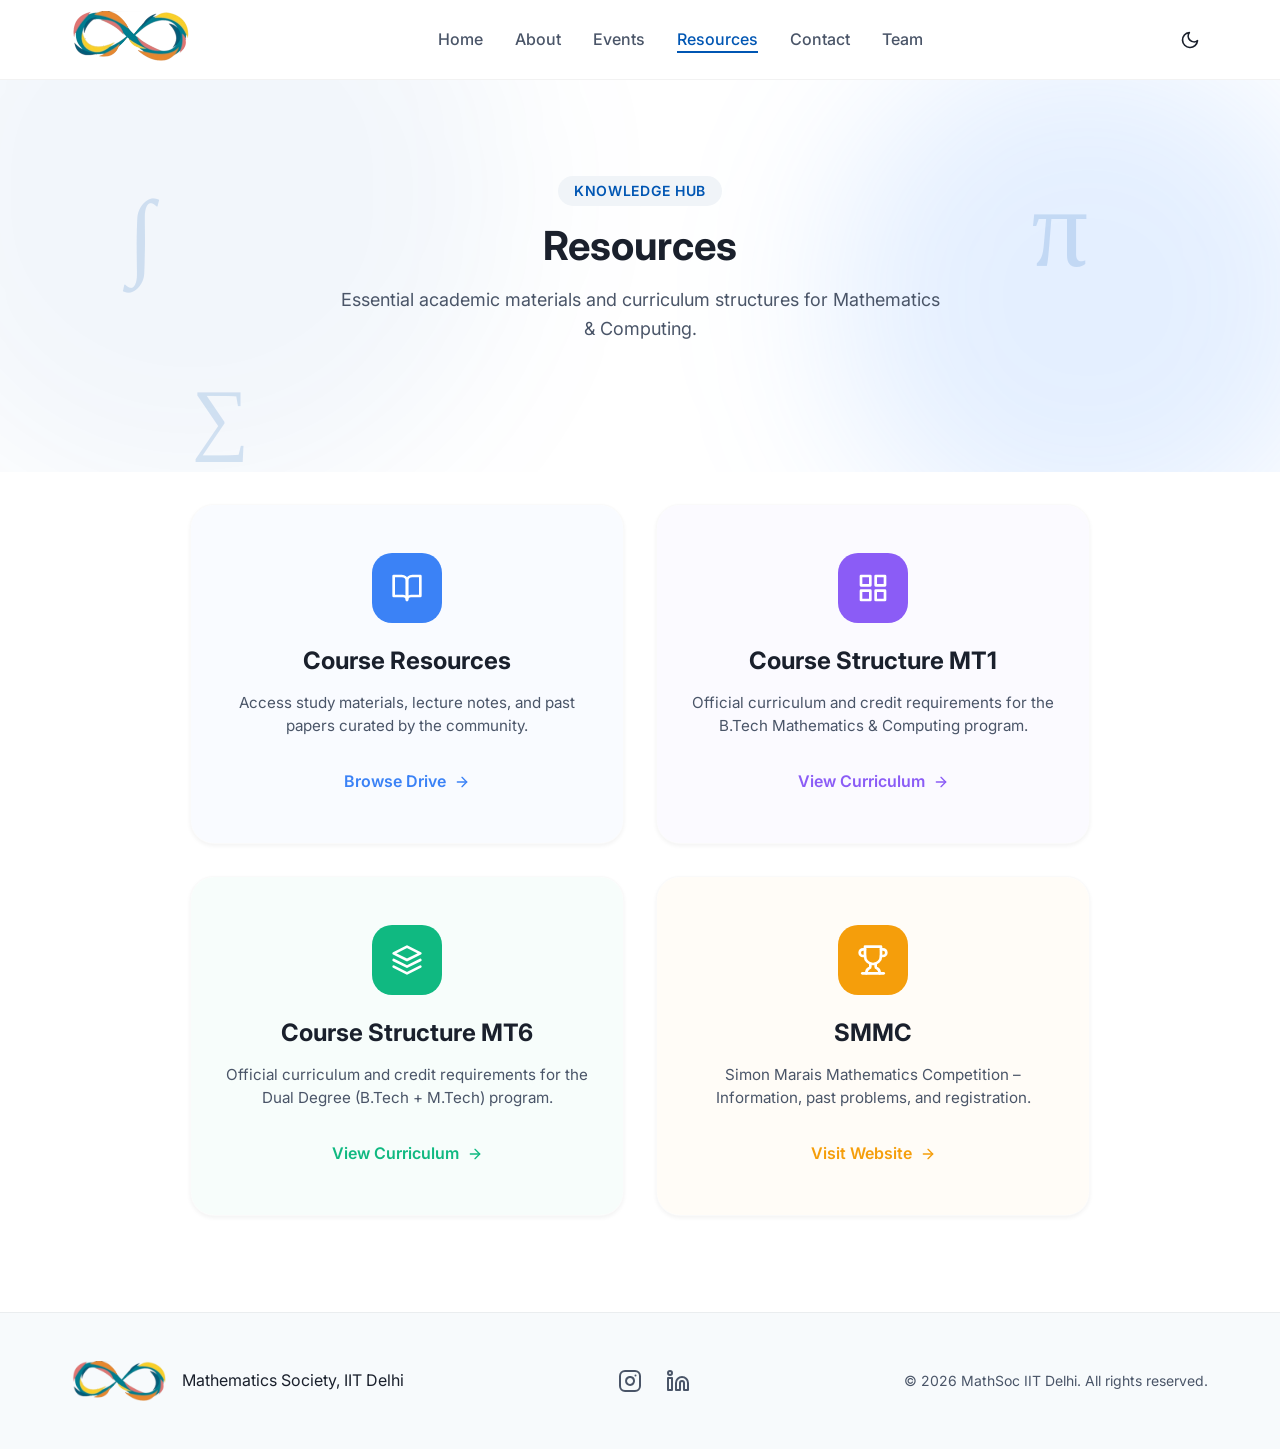
==== resources.html @ 5d7661c5 "feat: add resources page with link panels" ====
<!DOCTYPE html>
<html lang="en">
<head>
  <meta charset="UTF-8">
  <meta name="viewport" content="width=device-width, initial-scale=1.0">
  <title>MathSoc - Resources</title>
  <meta name="description" content="Academic and community resources for Mathematics & Computing at IIT Delhi">
  <link rel="preconnect" href="https://fonts.googleapis.com">
  <link rel="preconnect" href="https://fonts.gstatic.com" crossorigin>
  <link href="https://fonts.googleapis.com/css2?family=Inter:wght@300;400;500;600;700&display=swap" rel="stylesheet">
  <link rel="stylesheet" href="styles.css?v=8">
</head>
<body>
  <!-- Navbar -->
  <header class="navbar">
    <div class="container nav-container">
      <div class="logo-container">
        <a href="index.html"><img src="mathsoc.png" alt="MathSoc Logo" class="logo"></a>
      </div>
      <nav class="nav-links">
        <ul>
          <li><a href="index.html">Home</a></li>
          <li><a href="index.html#about">About</a></li>
          <li><a href="index.html#events">Events</a></li>
          <li><a href="resources.html" class="active">Resources</a></li>
          <li><a href="index.html#contact">Contact</a></li>
          <li><a href="team.html">Team</a></li>
        </ul>
      </nav>
      
      <div class="nav-actions">
        <button id="theme-toggle" class="theme-toggle" aria-label="Toggle Dark Mode">
          <!-- Sun Icon -->
          <svg class="sun-icon" xmlns="http://www.w3.org/2000/svg" width="20" height="20" viewBox="0 0 24 24" fill="none" stroke="currentColor" stroke-width="2" stroke-linecap="round" stroke-linejoin="round"><circle cx="12" cy="12" r="5"></circle><line x1="12" y1="1" x2="12" y2="3"></line><line x1="12" y1="21" x2="12" y2="23"></line><line x1="4.22" y1="4.22" x2="5.64" y2="5.64"></line><line x1="18.36" y1="18.36" x2="19.78" y2="19.78"></line><line x1="1" y1="12" x2="3" y2="12"></line><line x1="21" y1="12" x2="23" y2="12"></line><line x1="4.22" y1="19.78" x2="5.64" y2="18.36"></line><line x1="18.36" y1="5.64" x2="19.78" y2="4.22"></line></svg>
          <!-- Moon Icon -->
          <svg class="moon-icon" xmlns="http://www.w3.org/2000/svg" width="20" height="20" viewBox="0 0 24 24" fill="none" stroke="currentColor" stroke-width="2" stroke-linecap="round" stroke-linejoin="round"><path d="M21 12.79A9 9 0 1 1 11.21 3 7 7 0 0 0 21 12.79z"></path></svg>
        </button>
        
        <div class="mobile-menu-btn">
          <span></span>
          <span></span>
          <span></span>
        </div>
      </div>
    </div>
  </header>

  <main class="team-page">
    <section class="team-header">
      <div class="hero-bg-shapes">
        <div class="shape shape-1"></div>
        <div class="shape shape-2"></div>
        <div class="math-symbol symbol-1">∫</div>
        <div class="math-symbol symbol-2">∑</div>
        <div class="math-symbol symbol-3">π</div>
      </div>
      <div class="container section-header reveal" style="position: relative; z-index: 1;">
        <span class="badge">Knowledge Hub</span>
        <h1 class="section-title">Resources</h1>
        <p class="section-desc">Essential academic materials and curriculum structures for Mathematics & Computing.</p>
      </div>
    </section>

    <!-- Resources Grid Section -->
    <section class="team-section" style="padding-bottom: 6rem;">
      <div class="container">
        <div class="social-panels-grid reveal">
          
          <!-- Course Resources -->
          <a href="https://tinyurl.com/IITDMNC" target="_blank" class="resource-card" style="--res-color: #3b82f6;">
            <div class="social-bg"></div>
            <div class="social-icon">
              <svg xmlns="http://www.w3.org/2000/svg" width="32" height="32" viewBox="0 0 24 24" fill="none" stroke="currentColor" stroke-width="2" stroke-linecap="round" stroke-linejoin="round"><path d="M2 3h6a4 4 0 0 1 4 4v14a3 3 0 0 0-3-3H2z"></path><path d="M22 3h-6a4 4 0 0 0-4 4v14a3 3 0 0 1 3-3h7z"></path></svg>
            </div>
            <h3>Course Resources</h3>
            <p>Access study materials, lecture notes, and past papers curated by the community.</p>
            <div class="social-action">
              <span>Browse Drive</span>
              <svg class="arrow" xmlns="http://www.w3.org/2000/svg" width="16" height="16" viewBox="0 0 24 24" fill="none" stroke="currentColor" stroke-width="2" stroke-linecap="round" stroke-linejoin="round"><line x1="5" y1="12" x2="19" y2="12"></line><polyline points="12 5 19 12 12 19"></polyline></svg>
            </div>
          </a>

          <!-- MT1 Structure -->
          <a href="https://courses.iitd.ac.in/programs/b-tech-mathematics-computing" target="_blank" class="resource-card" style="--res-color: #8b5cf6;">
            <div class="social-bg"></div>
            <div class="social-icon">
              <svg xmlns="http://www.w3.org/2000/svg" width="32" height="32" viewBox="0 0 24 24" fill="none" stroke="currentColor" stroke-width="2" stroke-linecap="round" stroke-linejoin="round"><rect x="3" y="3" width="7" height="7"></rect><rect x="14" y="3" width="7" height="7"></rect><rect x="14" y="14" width="7" height="7"></rect><rect x="3" y="14" width="7" height="7"></rect></svg>
            </div>
            <h3>Course Structure MT1</h3>
            <p>Official curriculum and credit requirements for the B.Tech Mathematics & Computing program.</p>
            <div class="social-action">
              <span>View Curriculum</span>
              <svg class="arrow" xmlns="http://www.w3.org/2000/svg" width="16" height="16" viewBox="0 0 24 24" fill="none" stroke="currentColor" stroke-width="2" stroke-linecap="round" stroke-linejoin="round"><line x1="5" y1="12" x2="19" y2="12"></line><polyline points="12 5 19 12 12 19"></polyline></svg>
            </div>
          </a>

          <!-- MT6 Structure -->
          <a href="https://courses.iitd.ac.in/programs/btech-and-mtech-mathematics-computing" target="_blank" class="resource-card" style="--res-color: #10b981;">
            <div class="social-bg"></div>
            <div class="social-icon">
              <svg xmlns="http://www.w3.org/2000/svg" width="32" height="32" viewBox="0 0 24 24" fill="none" stroke="currentColor" stroke-width="2" stroke-linecap="round" stroke-linejoin="round"><polygon points="12 2 2 7 12 12 22 7 12 2"></polygon><polyline points="2 17 12 22 22 17"></polyline><polyline points="2 12 12 17 22 12"></polyline></svg>
            </div>
            <h3>Course Structure MT6</h3>
            <p>Official curriculum and credit requirements for the Dual Degree (B.Tech + M.Tech) program.</p>
            <div class="social-action">
              <span>View Curriculum</span>
              <svg class="arrow" xmlns="http://www.w3.org/2000/svg" width="16" height="16" viewBox="0 0 24 24" fill="none" stroke="currentColor" stroke-width="2" stroke-linecap="round" stroke-linejoin="round"><line x1="5" y1="12" x2="19" y2="12"></line><polyline points="12 5 19 12 12 19"></polyline></svg>
            </div>
          </a>

          <!-- SMMC -->
          <a href="https://www.simonmarais.org/" target="_blank" class="resource-card" style="--res-color: #f59e0b;">
            <div class="social-bg"></div>
            <div class="social-icon">
              <svg xmlns="http://www.w3.org/2000/svg" width="32" height="32" viewBox="0 0 24 24" fill="none" stroke="currentColor" stroke-width="2" stroke-linecap="round" stroke-linejoin="round"><path d="M6 9H4.5a2.5 2.5 0 0 1 0-5H6"></path><path d="M18 9h1.5a2.5 2.5 0 0 0 0-5H18"></path><path d="M4 22h16"></path><path d="M10 14.66V17c0 .55-.47.98-.97 1.21C7.85 18.75 7 20.24 7 22"></path><path d="M14 14.66V17c0 .55.47.98.97 1.21C16.15 18.75 17 20.24 17 22"></path><path d="M18 2H6v7a6 6 0 0 0 12 0V2z"></path></svg>
            </div>
            <h3>SMMC</h3>
            <p>Simon Marais Mathematics Competition – Information, past problems, and registration.</p>
            <div class="social-action">
              <span>Visit Website</span>
              <svg class="arrow" xmlns="http://www.w3.org/2000/svg" width="16" height="16" viewBox="0 0 24 24" fill="none" stroke="currentColor" stroke-width="2" stroke-linecap="round" stroke-linejoin="round"><line x1="5" y1="12" x2="19" y2="12"></line><polyline points="12 5 19 12 12 19"></polyline></svg>
            </div>
          </a>

        </div>
      </div>
    </section>

  </main>

  <footer class="footer">
    <div class="container footer-container">
      <div class="footer-left">
        <img src="mathsoc.png" alt="MathSoc Logo" class="footer-logo">
        <p>Mathematics Society, IIT Delhi</p>
      </div>
      
      <div class="footer-social">
        <a href="https://www.instagram.com/mathsociitd/?hl=en" target="_blank" aria-label="Instagram">
          <svg xmlns="http://www.w3.org/2000/svg" width="24" height="24" viewBox="0 0 24 24" fill="none" stroke="currentColor" stroke-width="2" stroke-linecap="round" stroke-linejoin="round"><rect x="2" y="2" width="20" height="20" rx="5" ry="5"></rect><path d="M16 11.37A4 4 0 1 1 12.63 8 4 4 0 0 1 16 11.37z"></path><line x1="17.5" y1="6.5" x2="17.51" y2="6.5"></line></svg>
        </a>
        <a href="https://www.linkedin.com/company/mathsoc-iit-delhi?originalSubdomain=in" target="_blank" aria-label="LinkedIn">
          <svg xmlns="http://www.w3.org/2000/svg" width="24" height="24" viewBox="0 0 24 24" fill="none" stroke="currentColor" stroke-width="2" stroke-linecap="round" stroke-linejoin="round"><path d="M16 8a6 6 0 0 1 6 6v7h-4v-7a2 2 0 0 0-2-2 2 2 0 0 0-2 2v7h-4v-7a6 6 0 0 1 6-6z"></path><rect x="2" y="9" width="4" height="12"></rect><circle cx="4" cy="4" r="2"></circle></svg>
        </a>
      </div>

      <div class="footer-right">
        <p>&copy; 2026 MathSoc IIT Delhi. All rights reserved.</p>
      </div>
    </div>
  </footer>

  <script src="script.js"></script>
</body>
</html>
---- styles.css ----
/* 
  MathSoc IIT Delhi - Stylesheet 
  Modern, Light Theme Aesthetic
*/

:root {
  /* Colors */
  --color-primary: #0056b3;
  --color-primary-light: #4d94ff;
  --color-secondary: #f0f4f8;
  --color-text-main: #1a202c;
  --color-text-muted: #4a5568;
  --color-bg: #ffffff;
  --color-bg-alt: #f7fafc;
  --color-glass: rgba(255, 255, 255, 0.85);
  --color-glow-1: rgba(77, 148, 255, 0.15);
  --color-glow-2: rgba(0, 86, 179, 0.05);
  
  /* Layout */
  --nav-height: 80px;
  --radius-sm: 8px;
  --radius-md: 12px;
  --radius-lg: 24px;
  --container-width: 1200px;
  
  /* Shadows */
  --shadow-sm: 0 2px 4px rgba(0,0,0,0.05);
  --shadow-md: 0 4px 6px -1px rgba(0,0,0,0.1), 0 2px 4px -1px rgba(0,0,0,0.06);
  --shadow-lg: 0 10px 15px -3px rgba(0,0,0,0.1), 0 4px 6px -2px rgba(0,0,0,0.05);
  
  /* Transitions */
  --transition-fast: 0.2s ease;
  --transition-slow: 0.5s ease;
  --transition-normal: 0.3s ease;
}

[data-theme="dark"] {
  --color-bg: #0f172a;
  --color-bg-alt: #1e293b;
  --color-primary: #38bdf8;
  --color-secondary: #0c4a6e;
  --color-text-main: #f8fafc;
  --color-text-muted: #94a3b8;
  --color-border: #334155;
  --color-glass: rgba(15, 23, 42, 0.85);
  --color-glow-1: rgba(56, 189, 248, 0.15);
  --color-glow-2: rgba(12, 74, 110, 0.4);
  --shadow-sm: 0 1px 2px 0 rgba(0, 0, 0, 0.5);
  --shadow-md: 0 4px 6px -1px rgba(0, 0, 0, 0.5);
  --shadow-lg: 0 10px 15px -3px rgba(0, 0, 0, 0.5);
}

* {
  margin: 0;
  padding: 0;
  box-sizing: border-box;
}

html {
  scroll-behavior: smooth;
}

body {
  font-family: 'Inter', -apple-system, BlinkMacSystemFont, 'Segoe UI', Roboto, Helvetica, Arial, sans-serif;
  color: var(--color-text-main);
  background-color: var(--color-bg);
  line-height: 1.6;
  overflow-x: hidden;
}

a {
  text-decoration: none;
  color: inherit;
}

ul {
  list-style: none;
}

.container {
  max-width: var(--container-width);
  margin: 0 auto;
  padding: 0 2rem;
}

/* ==========================================================================
   Typography
   ========================================================================== */
h1, h2, h3, h4 {
  font-weight: 700;
  line-height: 1.2;
}

/* ==========================================================================
   Buttons
   ========================================================================== */
.btn {
  display: inline-block;
  padding: 0.75rem 1.5rem;
  border-radius: var(--radius-sm);
  font-weight: 600;
  transition: all var(--transition-normal);
  cursor: pointer;
  text-align: center;
}

.btn-primary {
  background-color: var(--color-primary);
  color: white;
  box-shadow: var(--shadow-md);
}

.btn-primary:hover {
  background-color: var(--color-primary-light);
  transform: translateY(-2px);
  box-shadow: var(--shadow-lg);
}

.btn-secondary {
  background-color: var(--color-secondary);
  color: var(--color-primary);
  border: 1px solid transparent;
}

.btn-secondary:hover {
  background-color: #e2e8f0;
  transform: translateY(-2px);
}

/* ==========================================================================
   Navbar
   ========================================================================== */
.navbar {
  position: fixed;
  top: 0;
  left: 0;
  width: 100%;
  height: var(--nav-height);
  background: var(--color-glass);
  backdrop-filter: blur(10px);
  -webkit-backdrop-filter: blur(10px);
  z-index: 1000;
  border-bottom: 1px solid rgba(0,0,0,0.05);
  transition: background-color var(--transition-normal), box-shadow var(--transition-normal);
}

.navbar.scrolled {
  box-shadow: var(--shadow-sm);
}

.nav-container {
  display: flex;
  justify-content: space-between;
  align-items: center;
  height: 100%;
}

.logo-container .logo {
  max-height: 50px;
  width: auto;
  object-fit: contain;
}

.nav-links ul {
  display: flex;
  gap: 2rem;
}

.nav-links a {
  font-weight: 500;
  color: var(--color-text-muted);
  position: relative;
  transition: color var(--transition-fast);
}

.nav-links a:hover, .nav-links a.active {
  color: var(--color-primary);
}

.nav-links a::after {
  content: '';
  position: absolute;
  bottom: -4px;
  left: 0;
  width: 0;
  height: 2px;
  background-color: var(--color-primary);
  transition: width var(--transition-normal);
}

.nav-links a:hover::after, .nav-links a.active::after {
  width: 100%;
}

.mobile-menu-btn {
  display: none;
  flex-direction: column;
  gap: 5px;
  cursor: pointer;
}

.mobile-menu-btn span {
  display: block;
  width: 25px;
  height: 3px;
  background-color: var(--color-text-main);
  transition: all var(--transition-fast);
  border-radius: 2px;
}

/* ==========================================================================
   Hero Section
   ========================================================================== */
.hero {
  position: relative;
  min-height: 100vh;
  display: flex;
  align-items: center;
  padding-top: var(--nav-height);
  background-color: var(--color-bg);
  overflow: hidden;
}

.hero-bg-shapes {
  position: absolute;
  top: 0;
  left: 0;
  width: 100%;
  height: 100%;
  z-index: 0;
  overflow: hidden;
}

#networkCanvas {
  position: absolute;
  top: 0;
  left: 0;
  width: 100%;
  height: 100%;
  z-index: -2;
  opacity: 0.8;
}

.shape {
  position: absolute;
  border-radius: 50%;
  filter: blur(80px);
  z-index: -1;
}

.shape-1 {
  top: -10%;
  right: -5%;
  width: 40vw;
  height: 40vw;
  background-color: var(--color-glow-1);
}

.shape-2 {
  bottom: -10%;
  left: -10%;
  width: 50vw;
  height: 50vw;
  background-color: var(--color-glow-2);
}

/* Math Symbols Floating */
.math-symbol {
  position: absolute;
  font-family: 'Times New Roman', Times, serif; /* Traditional math font feel */
  font-size: 4rem;
  color: rgba(0, 86, 179, 0.15);
  user-select: none;
  z-index: 0;
  animation: floatMath 15s infinite ease-in-out alternate;
}

.symbol-1 { top: 20%; left: 10%; font-size: 6rem; animation-delay: 0s; }
.symbol-2 { top: 70%; left: 15%; font-size: 5rem; animation-delay: -3s; }
.symbol-3 { top: 15%; right: 15%; font-size: 7rem; animation-delay: -7s; }
.symbol-4 { top: 60%; right: 10%; font-size: 5rem; animation-delay: -2s; }
.symbol-5 { top: 40%; left: 50%; font-size: 4rem; animation-delay: -5s; }

@keyframes floatMath {
  0% { transform: translate(0, 0) rotate(0deg); }
  33% { transform: translate(30px, -50px) rotate(15deg); }
  66% { transform: translate(-20px, 20px) rotate(-10deg); }
  100% { transform: translate(40px, 40px) rotate(5deg); }
}

.hero-container {
  position: relative;
  z-index: 1;
  display: flex;
  justify-content: space-between;
  align-items: center;
  gap: 4rem;
  width: 100%;
}

.hero-content {
  flex: 1;
  max-width: 600px;
}

.hero-widget {
  flex: 1;
  display: flex;
  justify-content: center;
  align-items: center;
}

.widget-container {
  width: 100%;
  max-width: 400px;
  background: var(--color-bg);
  backdrop-filter: blur(10px);
  border-radius: 20px;
  box-shadow: var(--shadow-md);
  padding: 30px;
  cursor: pointer;
  display: flex;
  flex-direction: column;
  justify-content: center;
  align-items: center;
  transition: transform 0.3s ease, box-shadow 0.3s ease;
  border: 1px solid var(--color-border);
}

.widget-container:hover {
  transform: translateY(-5px);
  box-shadow: var(--shadow-lg);
}

.widget-container video {
  width: 100%;
  height: auto;
  pointer-events: none;
}

/* Safari WebM Alpha Fallback */
.widget-container.safari-fallback {
  background-color: #000000 !important;
  border-color: #1a1a1a !important;
}

.widget-container.safari-fallback .widget-text {
  color: #ffffff !important;
}

.widget-text {
  color: var(--color-text-main);
  margin-top: 1.5rem;
  font-weight: 700;
  letter-spacing: 1px;
  text-align: center;
}

.hero-title {
  font-size: 4rem;
  margin-bottom: 1.5rem;
  color: var(--color-text-main);
  letter-spacing: -0.02em;
}

.hero-title .highlight {
  color: var(--color-primary);
}

.hero-subtitle {
  font-size: 1.25rem;
  color: var(--color-text-muted);
  margin-bottom: 2.5rem;
}

.hero-cta {
  display: flex;
  gap: 1rem;
}

.nav-actions {
  display: flex;
  align-items: center;
  gap: 0.5rem;
}

.theme-toggle {
  background: none;
  border: none;
  color: var(--color-text-main);
  cursor: pointer;
  padding: 0.5rem;
  display: flex;
  align-items: center;
  justify-content: center;
  transition: color var(--transition-fast);
}

.theme-toggle:hover {
  color: var(--color-primary);
}

.theme-toggle .sun-icon {
  display: none;
}

[data-theme="dark"] .theme-toggle .moon-icon {
  display: none;
}

[data-theme="dark"] .theme-toggle .sun-icon {
  display: block;
}

/* ==========================================================================
   About Section
   ========================================================================== */
.about {
  padding: 6rem 0;
  background-color: var(--color-bg);
}

.section-header {
  text-align: center;
  margin-bottom: 4rem;
}

.badge {
  display: inline-block;
  padding: 0.25rem 1rem;
  background-color: var(--color-secondary);
  color: var(--color-primary);
  border-radius: 20px;
  font-size: 0.875rem;
  font-weight: 600;
  text-transform: uppercase;
  letter-spacing: 0.05em;
  margin-bottom: 1rem;
}

.section-title {
  font-size: 2.5rem;
  margin-bottom: 1rem;
}

.section-desc {
  font-size: 1.125rem;
  color: var(--color-text-muted);
  max-width: 600px;
  margin: 0 auto;
}

.about-grid {
  display: grid;
  grid-template-columns: 1fr 1fr;
  gap: 4rem;
  align-items: center;
}

.about-text p {
  font-size: 1.125rem;
  color: var(--color-text-muted);
  margin-bottom: 1.5rem;
}

.features-container {
  display: flex;
  flex-direction: column;
  gap: 1.5rem;
}

.feature-card {
  background-color: var(--color-bg-alt);
  padding: 2rem;
  border-radius: var(--radius-md);
  box-shadow: var(--shadow-sm);
  transition: transform var(--transition-normal), box-shadow var(--transition-normal);
  border: 1px solid rgba(0,0,0,0.03);
}

.feature-card:hover {
  transform: translateY(-5px);
  box-shadow: var(--shadow-lg);
}

.feature-icon {
  display: inline-flex;
  align-items: center;
  justify-content: center;
  width: 48px;
  height: 48px;
  background-color: var(--color-primary);
  color: white;
  border-radius: var(--radius-sm);
  margin-bottom: 1rem;
}

.feature-card h3 {
  font-size: 1.25rem;
  margin-bottom: 0.5rem;
}

.feature-card p {
  color: var(--color-text-muted);
  font-size: 0.95rem;
}

/* ==========================================================================
   Panels Section
   ========================================================================== */
.panels-section {
  padding: 6rem 0;
  background-color: var(--color-bg-alt);
}

.social-panels-grid {
  display: grid;
  grid-template-columns: repeat(auto-fit, minmax(300px, 1fr));
  gap: 2rem;
  max-width: 900px;
  margin: 0 auto;
}

.social-panel-card {
  background-color: var(--color-bg);
  border-radius: var(--radius-lg);
  box-shadow: var(--shadow-sm);
  padding: 3rem 2rem;
  text-decoration: none;
  display: flex;
  flex-direction: column;
  align-items: center;
  text-align: center;
  position: relative;
  overflow: hidden;
  transition: transform var(--transition-normal), box-shadow var(--transition-normal);
  border: 1px solid rgba(0,0,0,0.02);
  z-index: 1;
}

.social-panel-card:hover {
  transform: translateY(-8px);
  box-shadow: var(--shadow-lg);
}

.social-bg {
  position: absolute;
  top: 0;
  left: 0;
  width: 100%;
  height: 100%;
  opacity: 0.03;
  z-index: -1;
  transition: opacity var(--transition-normal);
}

.social-panel-card.instagram .social-bg {
  background: linear-gradient(45deg, #f09433 0%, #e6683c 25%, #dc2743 50%, #cc2366 75%, #bc1888 100%);
}

.social-panel-card.linkedin .social-bg {
  background: #0077b5;
}

.social-panel-card:hover .social-bg {
  opacity: 0.08;
}

.social-icon {
  width: 70px;
  height: 70px;
  display: flex;
  align-items: center;
  justify-content: center;
  border-radius: 20px;
  margin-bottom: 1.5rem;
  color: white;
  transition: transform var(--transition-normal);
}

.social-panel-card.instagram .social-icon {
  background: linear-gradient(45deg, #f09433 0%, #e6683c 25%, #dc2743 50%, #cc2366 75%, #bc1888 100%);
}

.social-panel-card.linkedin .social-icon {
  background: #0077b5;
}

.social-panel-card:hover .social-icon {
  transform: scale(1.1) rotate(5deg);
}

.social-stats h3 {
  font-size: 3rem;
  font-weight: 700;
  color: var(--color-text-main);
  margin-bottom: 0.25rem;
}

.social-stats p {
  color: var(--color-text-muted);
  font-size: 1.1rem;
  font-weight: 500;
  text-transform: uppercase;
  letter-spacing: 1px;
  margin-bottom: 2rem;
}

.social-action {
  margin-top: auto;
  display: flex;
  align-items: center;
  gap: 0.5rem;
  font-weight: 600;
  font-size: 1rem;
}

.social-panel-card.instagram .social-action {
  color: #d62976;
}

.social-panel-card.linkedin .social-action {
  color: #0077b5;
}

.social-action .arrow {
  transition: transform var(--transition-fast);
}

.social-panel-card:hover .social-action .arrow {
  transform: translateX(5px);
}

/* ==========================================================================
   Resource Cards
   ========================================================================== */
.resource-card {
  background-color: var(--color-bg);
  border-radius: var(--radius-lg);
  box-shadow: var(--shadow-sm);
  padding: 3rem 2rem;
  text-decoration: none;
  display: flex;
  flex-direction: column;
  align-items: center;
  text-align: center;
  position: relative;
  overflow: hidden;
  transition: transform var(--transition-normal), box-shadow var(--transition-normal);
  border: 1px solid rgba(0,0,0,0.02);
  z-index: 1;
}

.resource-card:hover {
  transform: translateY(-8px);
  box-shadow: var(--shadow-lg);
}

.resource-card .social-bg {
  position: absolute;
  top: 0;
  left: 0;
  width: 100%;
  height: 100%;
  background: var(--res-color, var(--primary));
  opacity: 0.03;
  z-index: -1;
  transition: opacity var(--transition-normal);
}

.resource-card:hover .social-bg {
  opacity: 0.08;
}

.resource-card .social-icon {
  width: 70px;
  height: 70px;
  display: flex;
  align-items: center;
  justify-content: center;
  border-radius: 20px;
  margin-bottom: 1.5rem;
  background: var(--res-color, var(--primary));
  color: white;
  transition: transform var(--transition-normal);
}

.resource-card:hover .social-icon {
  transform: scale(1.1) rotate(5deg);
}

.resource-card h3 {
  font-size: 1.5rem;
  font-weight: 700;
  color: var(--color-text-main);
  margin-bottom: 1rem;
}

.resource-card p {
  color: var(--color-text-muted);
  font-size: 0.95rem;
  line-height: 1.5;
  margin-bottom: 2rem;
}

.resource-card .social-action {
  margin-top: auto;
  display: flex;
  align-items: center;
  gap: 0.5rem;
  font-weight: 600;
  font-size: 1rem;
  color: var(--res-color, var(--primary));
}

.resource-card .social-action .arrow {
  transition: transform var(--transition-fast);
}

.resource-card:hover .social-action .arrow {
  transform: translateX(5px);
}

/* ==========================================================================
   Footer
   ========================================================================== */
.footer {
  background-color: var(--color-bg-alt);
  padding: 3rem 0;
  border-top: 1px solid rgba(0,0,0,0.05);
}

.footer-container {
  display: flex;
  justify-content: space-between;
  align-items: center;
  flex-wrap: wrap;
  gap: 2rem;
}

.footer-left {
  display: flex;
  align-items: center;
  gap: 1rem;
}

.footer-logo {
  max-height: 40px;
}

.footer-social {
  display: flex;
  gap: 1.5rem;
  align-items: center;
}

.footer-social a {
  color: var(--color-text-muted);
  transition: color var(--transition-fast), transform var(--transition-fast);
  display: flex;
  align-items: center;
  justify-content: center;
}

.footer-social a:hover {
  color: var(--color-primary);
  transform: translateY(-2px);
}

.footer-right p {
  color: var(--color-text-muted);
  font-size: 0.875rem;
}

/* ==========================================================================
   Animations & Responsive
   ========================================================================== */

/* Fade in up animation for hero */
@keyframes fadeInUp {
  from {
    opacity: 0;
    transform: translateY(20px);
  }
  to {
    opacity: 1;
    transform: translateY(0);
  }
}

.fade-in-up {
  animation: fadeInUp 0.8s ease both;
}

/* Scroll reveal utility classes */
.reveal {
  opacity: 0;
  transform: translateY(30px);
  transition: all 0.8s ease;
}

.reveal.active {
  opacity: 1;
  transform: translateY(0);
}

/* Media Queries */
@media (max-width: 992px) {
  .about-grid {
    grid-template-columns: 1fr;
    gap: 3rem;
  }
  
  .hero-title {
    font-size: 3rem;
  }

  .hero-container {
    flex-direction: column;
    text-align: center;
    gap: 3rem;
    padding-top: 2rem;
  }
  
  .hero-cta {
    justify-content: center;
  }
}

@media (max-width: 768px) {
  .nav-links {
    position: fixed;
    top: var(--nav-height);
    left: -100%;
    width: 100%;
    height: calc(100vh - var(--nav-height));
    background-color: var(--color-bg);
    flex-direction: column;
    align-items: center;
    padding-top: 2rem;
    transition: left var(--transition-normal);
  }
  
  .nav-links.active {
    left: 0;
  }
  
  .nav-links ul {
    flex-direction: column;
    text-align: center;
    gap: 2rem;
  }
  
  .mobile-menu-btn {
    display: flex;
  }
  
  /* Mobile menu open animation for hamburger */
  .mobile-menu-btn.active span:nth-child(1) {
    transform: translateY(8px) rotate(45deg);
  }
  .mobile-menu-btn.active span:nth-child(2) {
    opacity: 0;
  }
  .mobile-menu-btn.active span:nth-child(3) {
    transform: translateY(-8px) rotate(-45deg);
  }
  
  .footer-container {
    flex-direction: column;
    gap: 1.5rem;
    text-align: center;
  }

  /* Additional mobile fixes */
  .hero-title {
    font-size: 2.25rem;
  }
  
  .hero-subtitle {
    font-size: 1.1rem;
  }
  
  .hero-cta {
    flex-wrap: wrap;
  }
  
  .math-symbol {
    opacity: 0.5; /* Boost visibility slightly on mobile */
  }
  .symbol-1 { font-size: 3rem; }
  .symbol-2 { font-size: 2.5rem; }
  .symbol-3 { font-size: 3.5rem; }
  .symbol-4 { font-size: 2.5rem; }
  .symbol-5 { font-size: 2rem; }
  
  .about, .panels-section {
    padding: 4rem 0;
  }
  
  .social-panels-grid {
    grid-template-columns: 1fr;
  }
  
  .social-panel-card {
    padding: 2rem 1.5rem;
  }
  
  .section-title {
    font-size: 2rem;
  }
}

/* ========================================= */
/* TEAM PAGE STYLES */
/* ========================================= */

.team-page {
  padding-top: var(--nav-height);
}

.team-header {
  padding: 6rem 0 4rem;
  position: relative;
  overflow: hidden;
}

.team-section {
  padding: 2rem 0;
}

.text-center {
  text-align: center;
}

.team-tier-title {
  text-align: center;
  font-size: 2.2rem;
  margin: 0 auto 3rem auto;
  color: var(--text-color);
  font-weight: 700;
  position: relative;
  display: block;
  width: 100%;
}

.team-tier-title::after {
  content: '';
  position: absolute;
  bottom: -10px;
  left: 50%;
  transform: translateX(-50%);
  width: 50px;
  height: 4px;
  background-color: var(--primary);
  border-radius: 2px;
}

.team-grid {
  display: grid;
  gap: 2.5rem;
  justify-content: center;
}

/* Specific Layouts */
.ocs-grid {
  grid-template-columns: repeat(2, 1fr);
  max-width: 800px;
  margin: 0 auto;
}

.ocs-grid > .team-card:first-child {
  grid-column: 1 / -1;
  justify-self: center;
  width: 100%;
  max-width: 400px;
}

.convenors-grid {
  grid-template-columns: repeat(2, 1fr);
  max-width: 700px;
  margin: 0 auto;
}

.coordis-grid {
  grid-template-columns: repeat(4, 1fr);
  max-width: 1100px;
  margin: 0 auto;
}

.exes-grid {
  grid-template-columns: repeat(5, 1fr);
  gap: 1.5rem;
  max-width: 1200px;
  margin: 0 auto;
}

/* Team Card */
.team-card {
  background: var(--color-surface);
  border: 1px solid var(--color-border);
  border-radius: var(--border-radius-lg);
  padding: 2rem 1.5rem;
  text-align: center;
  transition: all var(--transition-normal);
  display: flex;
  flex-direction: column;
  align-items: center;
  box-shadow: var(--shadow-sm);
  position: relative;
  overflow: hidden;
}

.team-card::before {
  content: '';
  position: absolute;
  top: 0;
  left: 0;
  width: 100%;
  height: 100%;
  background: linear-gradient(135deg, rgba(255, 255, 255, 0.1), rgba(255, 255, 255, 0));
  z-index: 0;
}

[data-theme="dark"] .team-card::before {
  background: linear-gradient(135deg, rgba(255, 255, 255, 0.05), rgba(255, 255, 255, 0));
}

.team-card:hover {
  transform: translateY(-10px);
  box-shadow: var(--shadow-lg);
  border-color: var(--primary);
}

.member-img-wrapper {
  width: 100%;
  max-width: 160px;
  aspect-ratio: 3 / 4;
  height: auto;
  border-radius: 16px;
  margin: 0 auto 1.5rem auto;
  position: relative;
  z-index: 1;
  border: 4px solid transparent;
  background: linear-gradient(white, white) padding-box,
              linear-gradient(135deg, var(--primary), var(--secondary)) border-box;
  padding: 4px;
}

[data-theme="dark"] .member-img-wrapper {
  background: linear-gradient(var(--color-surface), var(--color-surface)) padding-box,
              linear-gradient(135deg, var(--primary), var(--secondary)) border-box;
}

.member-img {
  width: 100%;
  height: 100%;
  object-fit: cover;
  border-radius: 12px;
}

.member-name {
  font-size: 1.25rem;
  font-weight: 600;
  margin-bottom: 0.5rem;
  color: var(--text-color);
  z-index: 1;
}

.member-role {
  font-size: 0.95rem;
  color: var(--text-light);
  font-weight: 500;
  z-index: 1;
}

/* OC Card Enhancements */
.oc-card {
  padding: 3rem 2rem;
}

.oc-card .member-img-wrapper {
  max-width: 200px;
}

.oc-card .member-name {
  font-size: 1.5rem;
}

/* Exes Card Enhancements (Smaller) */
.exes-card {
  padding: 1.5rem 1rem;
}

.exes-card .member-img-wrapper {
  max-width: 120px;
  margin-bottom: 1rem;
}

.exes-card .member-name {
  font-size: 1.1rem;
}

/* Responsive Team Grid */
@media (max-width: 1024px) {
  .coordis-grid {
    grid-template-columns: repeat(3, 1fr);
  }
  .exes-grid {
    grid-template-columns: repeat(4, 1fr);
  }
}

@media (max-width: 768px) {
  .ocs-grid {
    grid-template-columns: repeat(1, 1fr);
    max-width: 400px;
  }
  .convenors-grid {
    grid-template-columns: repeat(1, 1fr);
    max-width: 400px;
  }
  .coordis-grid {
    grid-template-columns: repeat(2, 1fr);
  }
  .exes-grid {
    grid-template-columns: repeat(3, 1fr);
  }
  .oc-card .member-img-wrapper {
    max-width: 160px;
  }
}

@media (max-width: 480px) {
  .coordis-grid {
    grid-template-columns: repeat(1, 1fr);
  }
  .exes-grid {
    grid-template-columns: repeat(2, 1fr);
  }
  .exes-card .member-img-wrapper {
    max-width: 100px;
  }
  .exes-card .member-name {
    font-size: 0.95rem;
  }
}
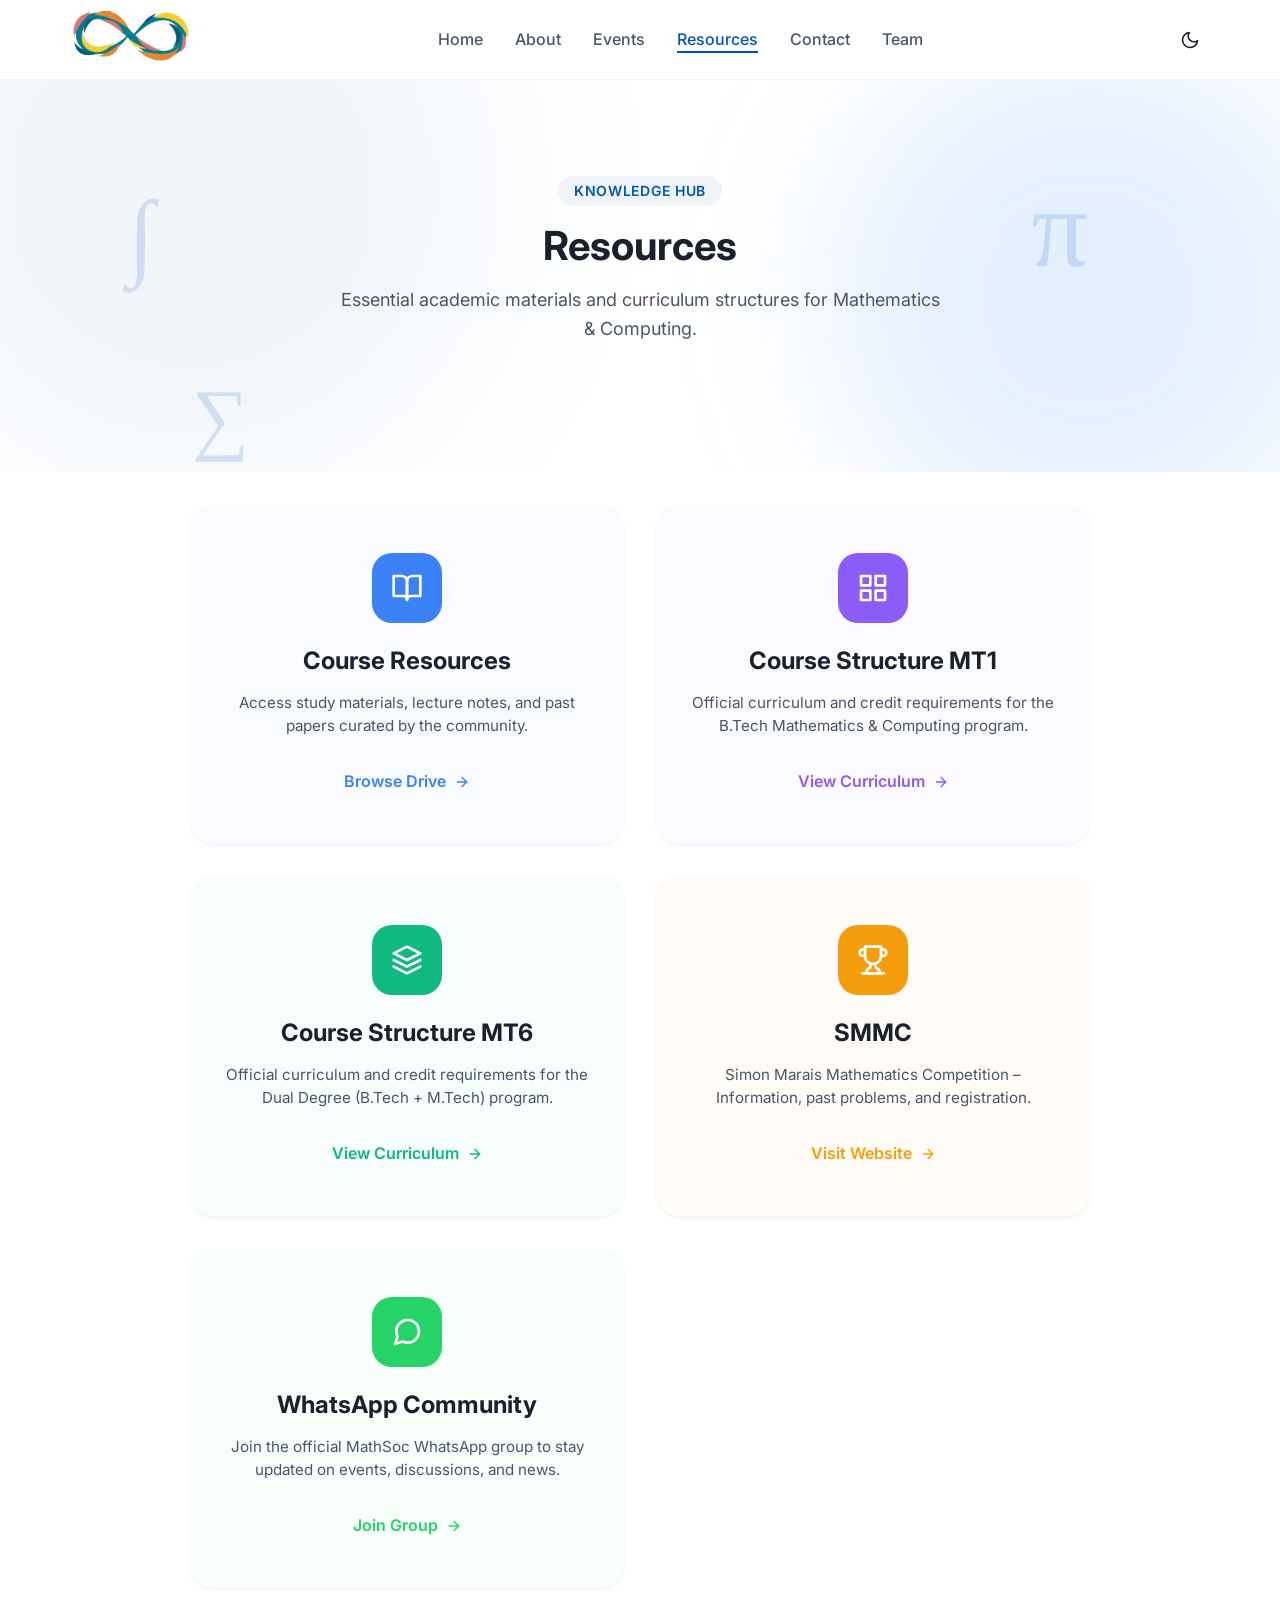
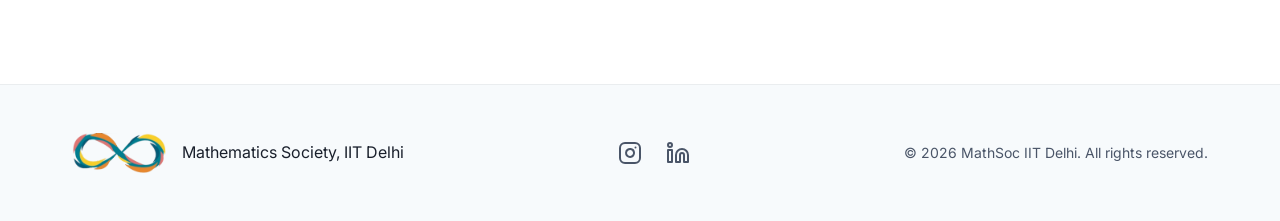
==== commit bf1d0d54: "feat: add whatsapp community link to resources page" ====
--- a/resources.html
+++ b/resources.html
@@ -122,6 +122,20 @@
             </div>
           </a>
 
+          <!-- WhatsApp Community -->
+          <a href="https://chat.whatsapp.com/EtfioFffsSaKiruFYM1XTD?s=cl&p=a&ilr=1&amv=2" target="_blank" class="resource-card" style="--res-color: #25D366;">
+            <div class="social-bg"></div>
+            <div class="social-icon">
+              <svg xmlns="http://www.w3.org/2000/svg" width="32" height="32" viewBox="0 0 24 24" fill="none" stroke="currentColor" stroke-width="2" stroke-linecap="round" stroke-linejoin="round"><path d="M21 11.5a8.38 8.38 0 0 1-.9 3.8 8.5 8.5 0 0 1-7.6 4.7 8.38 8.38 0 0 1-3.8-.9L3 21l1.9-5.7a8.38 8.38 0 0 1-.9-3.8 8.5 8.5 0 0 1 4.7-7.6 8.38 8.38 0 0 1 3.8-.9h.5a8.48 8.48 0 0 1 8 8v.5z"></path></svg>
+            </div>
+            <h3>WhatsApp Community</h3>
+            <p>Join the official MathSoc WhatsApp group to stay updated on events, discussions, and news.</p>
+            <div class="social-action">
+              <span>Join Group</span>
+              <svg class="arrow" xmlns="http://www.w3.org/2000/svg" width="16" height="16" viewBox="0 0 24 24" fill="none" stroke="currentColor" stroke-width="2" stroke-linecap="round" stroke-linejoin="round"><line x1="5" y1="12" x2="19" y2="12"></line><polyline points="12 5 19 12 12 19"></polyline></svg>
+            </div>
+          </a>
+
         </div>
       </div>
     </section>
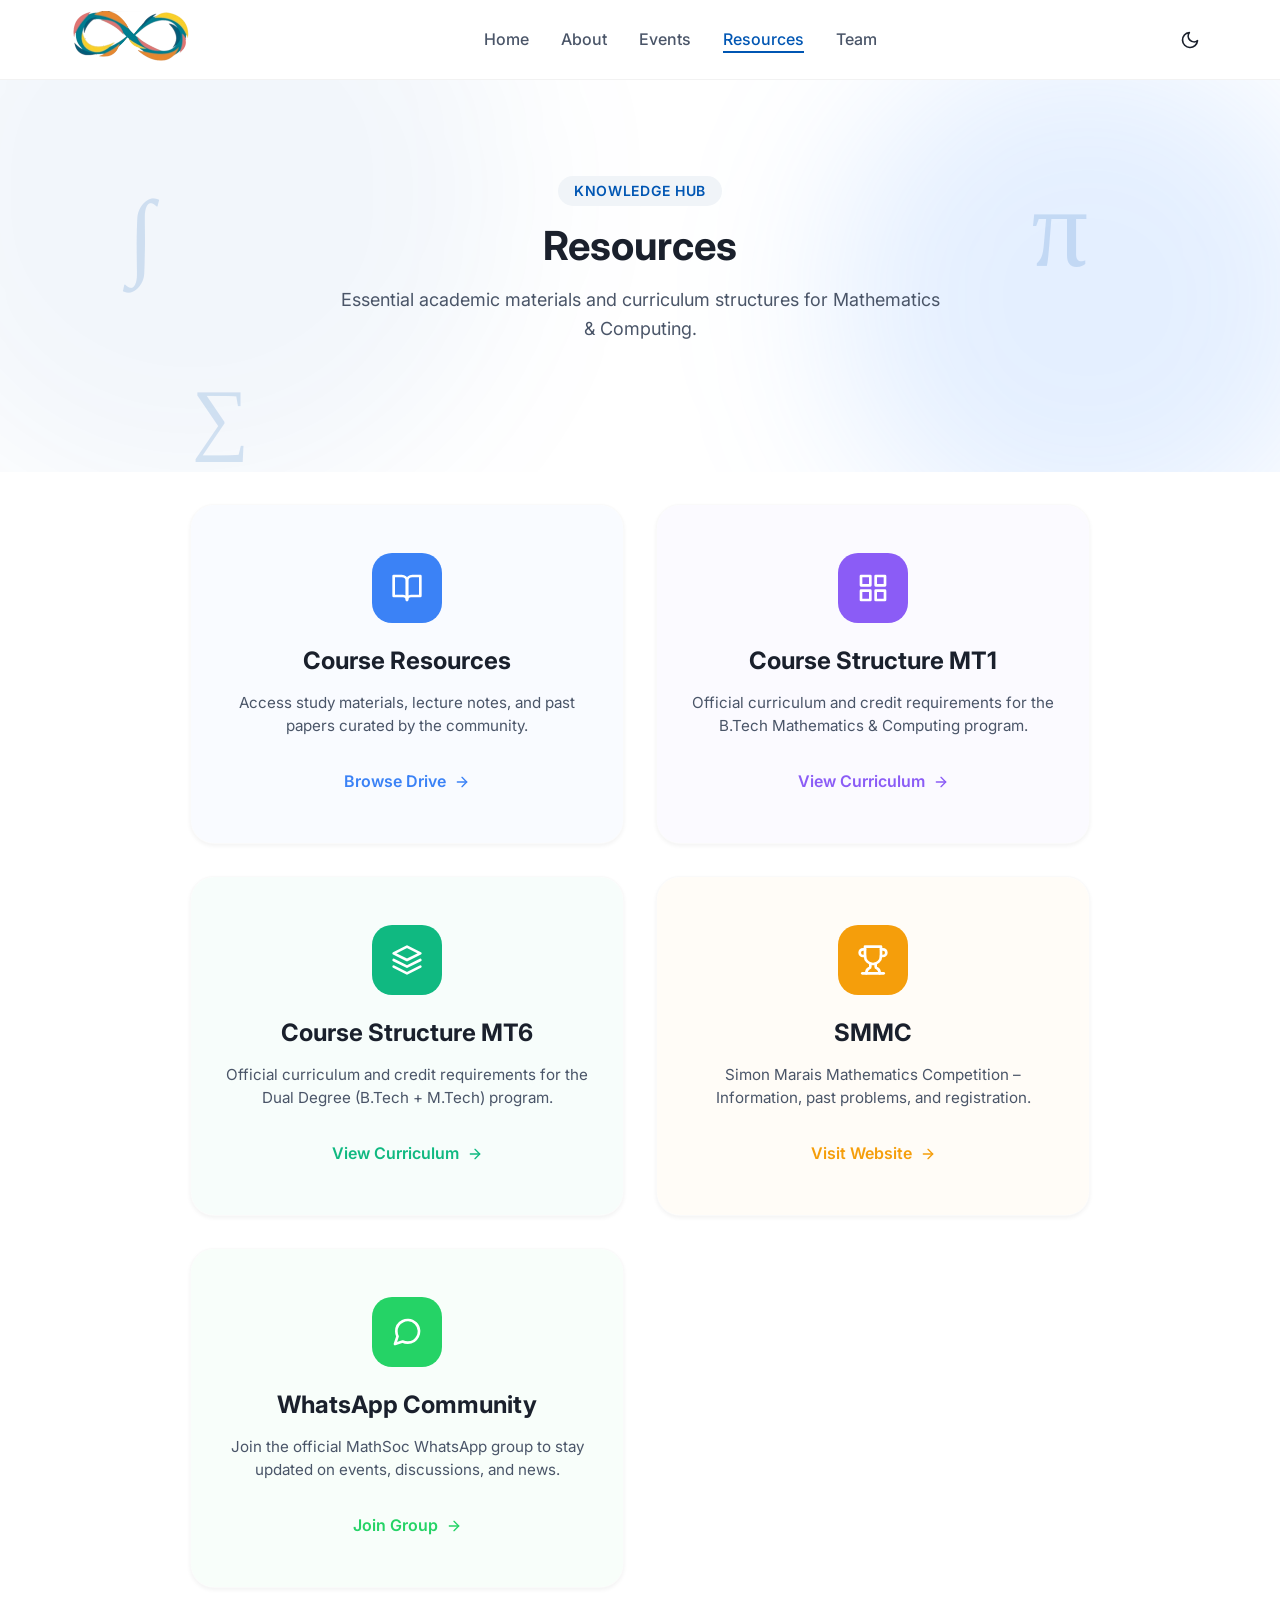
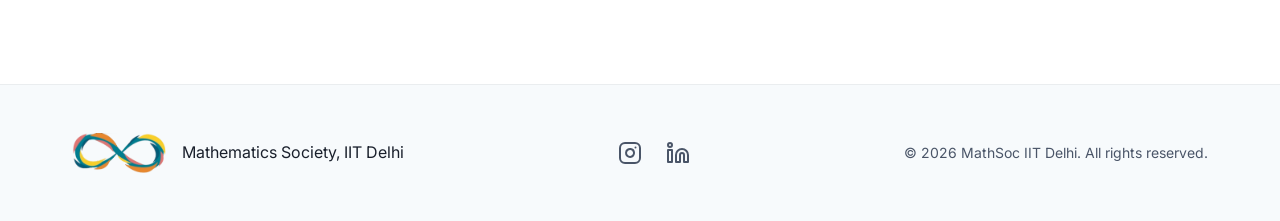
==== commit 5a29e669: "chore: remove contact link from navbar" ====
--- a/resources.html
+++ b/resources.html
@@ -23,7 +23,6 @@
           <li><a href="index.html#about">About</a></li>
           <li><a href="index.html#events">Events</a></li>
           <li><a href="resources.html" class="active">Resources</a></li>
-          <li><a href="index.html#contact">Contact</a></li>
           <li><a href="team.html">Team</a></li>
         </ul>
       </nav>
